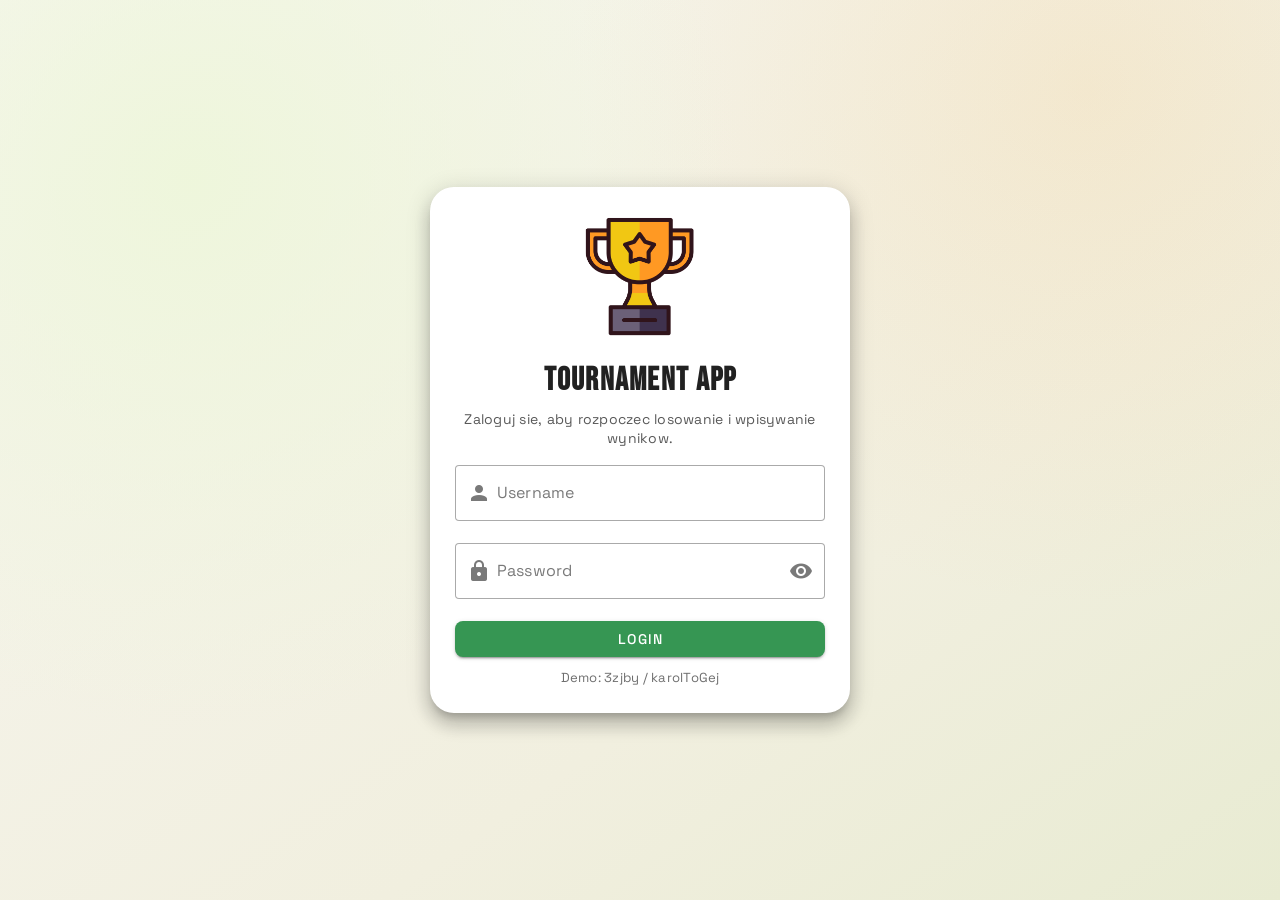
==== index.html @ ea66a299 "20250418-new-version" ====
<!doctype html><html lang=""><head><meta charset="utf-8"/><meta http-equiv="X-UA-Compatible" content="IE=edge"/><meta name="viewport" content="width=device-width,initial-scale=1"/><link rel="icon" href="./favicon.ico"/><title>project</title><script defer="defer" src="/js/chunk-vendors.66fdeb8a.js"></script><script defer="defer" src="/js/app.50f26ee2.js"></script><link href="/css/chunk-vendors.7c9b82f5.css" rel="stylesheet"><link href="/css/app.1d36891f.css" rel="stylesheet"></head><body><noscript><strong>We're sorry but project doesn't work properly without JavaScript enabled. Please enable it to continue.</strong></noscript><div id="app"></div></body></html>
---- css/app.1d36891f.css ----
@import url(https://fonts.googleapis.com/css2?family=Bebas+Neue&family=Space+Grotesk:wght@400;500;700&display=swap);.player-block[data-v-7b38288d]{display:flex;flex-direction:column;align-items:center}.player-card[data-v-7b38288d]{width:100%;max-width:320px}.team-row[data-v-7b38288d]{display:grid;grid-template-columns:18px 1fr auto;align-items:center;gap:10px}.team-name[data-v-7b38288d]{font-weight:600}.placeholder[data-v-7b38288d]{font-size:.92rem;opacity:.7}.action-btn[data-v-7b38288d]{width:100%;max-width:320px}.match-row[data-v-4309252e]{display:grid;grid-template-columns:1fr 84px auto 84px 1fr;align-items:center;gap:8px;width:100%}.team-side[data-v-4309252e]{display:flex;align-items:center;gap:8px;min-width:0}.team-side-right[data-v-4309252e]{justify-content:flex-end}.team-name[data-v-4309252e]{font-size:.9rem;font-weight:600;overflow:hidden;text-overflow:ellipsis;white-space:nowrap}.separator[data-v-4309252e]{font-size:1.3rem;font-weight:700}.score-input[data-v-4309252e]{max-width:84px}@media (max-width:560px){.match-row[data-v-4309252e]{grid-template-columns:1fr;gap:6px}.separator[data-v-4309252e]{display:none}.team-side-right[data-v-4309252e]{justify-content:flex-start}}.group-card[data-v-9954d18e]{height:100%}.group-title[data-v-9954d18e]{font-family:Bebas Neue,cursive;letter-spacing:.05em;font-size:1.7rem}.selection-grid[data-v-9954d18e]{display:grid;gap:10px;grid-template-columns:repeat(2,minmax(0,1fr))}.team-choice[data-v-9954d18e]{display:flex;align-items:center;gap:10px}.matches-wrap[data-v-9954d18e]{margin-top:14px;display:grid;gap:8px}.placeholder[data-v-9954d18e]{margin-top:14px;font-size:.9rem;opacity:.7}@media (max-width:560px){.selection-grid[data-v-9954d18e]{grid-template-columns:1fr}}.knockout-card[data-v-1729b6d6]{overflow:hidden}.title[data-v-1729b6d6]{font-family:Bebas Neue,cursive;letter-spacing:.05em;font-size:1.7rem}.round-grid[data-v-1729b6d6]{display:grid;grid-template-columns:repeat(auto-fit,minmax(280px,1fr));gap:12px}.round-card[data-v-1729b6d6]{background:rgba(0,0,0,.03);border-radius:14px;padding:12px;border:1px solid rgba(0,0,0,.05)}.round-card h3[data-v-1729b6d6]{margin:0 0 10px;font-size:1rem;letter-spacing:.03em}.pair-row[data-v-1729b6d6]{display:grid;grid-template-columns:repeat(2,minmax(0,1fr));gap:8px;margin-bottom:8px}.match-box[data-v-1729b6d6]{margin-bottom:10px;padding:10px;border:1px dashed rgba(0,0,0,.12);border-radius:10px;background:hsla(0,0%,100%,.45)}.side-block[data-v-1729b6d6]{display:grid;grid-template-columns:minmax(0,1fr) 88px;gap:8px}.readonly-team[data-v-1729b6d6]{padding:0 10px;border-radius:10px;background:rgba(0,0,0,.04);min-height:40px}.readonly-team[data-v-1729b6d6],.team-choice[data-v-1729b6d6]{display:flex;align-items:center;gap:10px}.goals-input[data-v-1729b6d6]{max-width:88px}.penalty-row[data-v-1729b6d6]{margin:2px 0 0;display:flex;gap:8px;flex-wrap:wrap}.penalty-active[data-v-1729b6d6]{box-shadow:inset 0 0 0 2px rgba(31,111,78,.5)}.winner-chip[data-v-1729b6d6]{margin-top:12px;padding:10px;border-radius:10px;background:rgba(31,111,78,.15);font-weight:700}@media (max-width:900px){.pair-row[data-v-1729b6d6]{grid-template-columns:1fr}.side-block[data-v-1729b6d6]{grid-template-columns:minmax(0,1fr) 88px}}.results-card[data-v-c7507eac]{max-width:620px;margin:0 auto}.results-title[data-v-c7507eac]{font-family:Bebas Neue,cursive;letter-spacing:.05em;font-size:1.8rem}.row[data-v-c7507eac]{display:grid;grid-template-columns:44px 1fr auto;align-items:center;gap:10px;margin-bottom:8px;padding:10px;border-radius:12px;background:rgba(0,0,0,.04)}.position[data-v-c7507eac]{font-weight:700;font-size:1.1rem}.name[data-v-c7507eac]{font-weight:600}.score[data-v-c7507eac]{font-weight:700}.home-wrapper[data-v-ef33aad8]{max-width:1400px;margin:0 auto;padding:48px 18px 90px}.hero[data-v-ef33aad8]{padding:36px;border-radius:28px;background:linear-gradient(130deg,#1f6f4e,#3b8d6e 45%,#f1cf8b);color:#fff;box-shadow:0 16px 50px rgba(31,84,53,.3)}.hero h1[data-v-ef33aad8]{margin:0;font-family:Bebas Neue,cursive;font-size:clamp(2.4rem,5vw,4rem);letter-spacing:.06em}.hero p[data-v-ef33aad8]{margin:10px 0 0;max-width:620px;font-size:1.06rem}.hero-actions[data-v-ef33aad8]{margin-top:24px;display:flex;align-items:center;gap:14px;flex-wrap:wrap}.stats-chip[data-v-ef33aad8]{background:hsla(0,0%,100%,.2);padding:10px 16px;border-radius:999px;font-weight:700}section[data-v-ef33aad8]{margin-top:38px}h2[data-v-ef33aad8]{font-family:Bebas Neue,cursive;font-size:2rem;letter-spacing:.04em;margin-bottom:16px}.group-grid[data-v-ef33aad8],.players-grid[data-v-ef33aad8]{display:grid;gap:16px}.players-grid[data-v-ef33aad8]{grid-template-columns:repeat(auto-fit,minmax(270px,1fr))}.group-grid[data-v-ef33aad8]{grid-template-columns:repeat(auto-fit,minmax(320px,1fr))}.reveal-overlay[data-v-ef33aad8]{position:fixed;inset:0;z-index:1200;background:radial-gradient(circle at 18% 20%,rgba(90,237,186,.18),transparent 40%),radial-gradient(circle at 83% 24%,hsla(40,78%,75%,.22),transparent 44%),linear-gradient(145deg,#07281d 4%,#103d2f 52%,#1a5d49);display:grid;place-items:center;overflow:hidden}.reveal-glow[data-v-ef33aad8]{position:absolute;width:42vw;height:42vw;min-width:320px;min-height:320px;border-radius:50%;filter:blur(20px);opacity:.42;animation:pulse-glow-ef33aad8 3.6s ease-in-out infinite}.reveal-glow-left[data-v-ef33aad8]{left:-10vw;top:-8vw;background:#72e2b8}.reveal-glow-right[data-v-ef33aad8]{right:-8vw;bottom:-10vw;background:#ffc87a;animation-delay:.8s}.reveal-content[data-v-ef33aad8]{position:relative;width:min(900px,calc(100vw - 30px));padding:clamp(20px,4vw,44px);border-radius:30px;border:1px solid hsla(0,0%,100%,.2);background:rgba(7,23,17,.62);-webkit-backdrop-filter:blur(8px);backdrop-filter:blur(8px);box-shadow:0 28px 65px rgba(0,0,0,.45);color:#f3f6ef}.reveal-header[data-v-ef33aad8]{text-align:center}.reveal-kicker[data-v-ef33aad8]{display:inline-block;letter-spacing:.1em;text-transform:uppercase;font-size:.78rem;opacity:.82}.reveal-header h2[data-v-ef33aad8]{margin:8px 0 6px;font-size:clamp(2.2rem,4.7vw,3.5rem);letter-spacing:.06em;color:#f9f8f1}.reveal-header p[data-v-ef33aad8]{margin:0;font-weight:600;color:hsla(80,39%,95%,.86)}.reveal-card[data-v-ef33aad8]{margin:24px auto 0;max-width:560px;border-radius:24px;padding:clamp(16px,2.4vw,24px);border:1px solid hsla(0,0%,100%,.14);background:linear-gradient(130deg,hsla(0,0%,100%,.1),hsla(0,0%,100%,.03));text-align:center}.owner-chip[data-v-ef33aad8]{display:inline-block;padding:6px 12px;border-radius:999px;background:rgba(114,226,184,.2);color:#d9ffef;font-weight:700}.team-line[data-v-ef33aad8]{margin-top:62px;display:flex;align-items:center;justify-content:center;gap:12px}.team-line h3[data-v-ef33aad8]{margin:0;font-size:clamp(1.7rem,3.8vw,2.9rem);font-family:Bebas Neue,cursive;letter-spacing:.05em;min-height:1.25em}.typing-caret[data-v-ef33aad8]{display:inline-block;margin-left:2px;animation:caret-blink-ef33aad8 .8s step-end infinite}.reveal-flag[data-v-ef33aad8]{transform-origin:center}.team-rating[data-v-ef33aad8]{margin-top:6px;display:flex;justify-content:center}.reveal-actions[data-v-ef33aad8]{margin-top:20px;display:flex;justify-content:center}.reveal-fade-enter-active[data-v-ef33aad8],.reveal-fade-leave-active[data-v-ef33aad8]{transition:opacity .3s ease}.reveal-fade-enter-from[data-v-ef33aad8],.reveal-fade-leave-to[data-v-ef33aad8]{opacity:0}.card-pop-enter-active[data-v-ef33aad8]{animation:card-pop-ef33aad8 .52s ease}.card-pop-leave-active[data-v-ef33aad8]{transition:opacity .15s ease}.card-pop-leave-to[data-v-ef33aad8]{opacity:0}.flag-pop-enter-active[data-v-ef33aad8]{animation:flag-pop-ef33aad8 .32s ease}.flag-pop-leave-active[data-v-ef33aad8]{transition:opacity .15s ease}.flag-pop-leave-to[data-v-ef33aad8]{opacity:0}@keyframes pulse-glow-ef33aad8{0%,to{transform:scale(1) translateY(0)}50%{transform:scale(1.15) translateY(-8px)}}@keyframes card-pop-ef33aad8{0%{transform:translateY(18px) scale(.95);opacity:0}70%{transform:translateY(0) scale(1.02);opacity:1}to{transform:translateY(0) scale(1);opacity:1}}@keyframes caret-blink-ef33aad8{0%,50%{opacity:1}51%,to{opacity:0}}@keyframes flag-pop-ef33aad8{0%{opacity:0;transform:scale(.75) rotate(-8deg)}to{opacity:1;transform:scale(1) rotate(0deg)}}@media (max-width:700px){.hero[data-v-ef33aad8]{padding:28px 20px}.reveal-content[data-v-ef33aad8]{border-radius:24px;padding:18px 16px 20px}.reveal-card[data-v-ef33aad8]{margin-top:18px}.team-line[data-v-ef33aad8]{margin-top:44px}}.login-page[data-v-cf1cc6f8]{min-height:100vh;display:flex;justify-content:center;align-items:center;padding:20px}.login-card[data-v-cf1cc6f8]{width:100%;max-width:420px;-webkit-backdrop-filter:blur(4px);backdrop-filter:blur(4px);border:1px solid hsla(0,0%,100%,.4)}.logo-wrap[data-v-cf1cc6f8]{display:flex;flex-direction:column;align-items:center;text-align:center}.logo-wrap h1[data-v-cf1cc6f8]{margin:0;font-family:Bebas Neue,cursive;letter-spacing:.04em;font-size:2rem}.logo-wrap p[data-v-cf1cc6f8]{margin:6px 0 16px;opacity:.75}.hint[data-v-cf1cc6f8]{text-align:center;margin-top:12px;font-size:.82rem;opacity:.65}body,html{height:100%;margin:0;padding:0;font-family:Space Grotesk,sans-serif}#app{min-height:100%}.page{background:radial-gradient(circle at 15% 20%,hsla(79,62%,91%,.9),transparent 42%),radial-gradient(circle at 85% 10%,hsla(36,86%,72%,.2),transparent 38%),linear-gradient(145deg,#f7f6f0,#f1efdf 65%,#e8ebd2)}
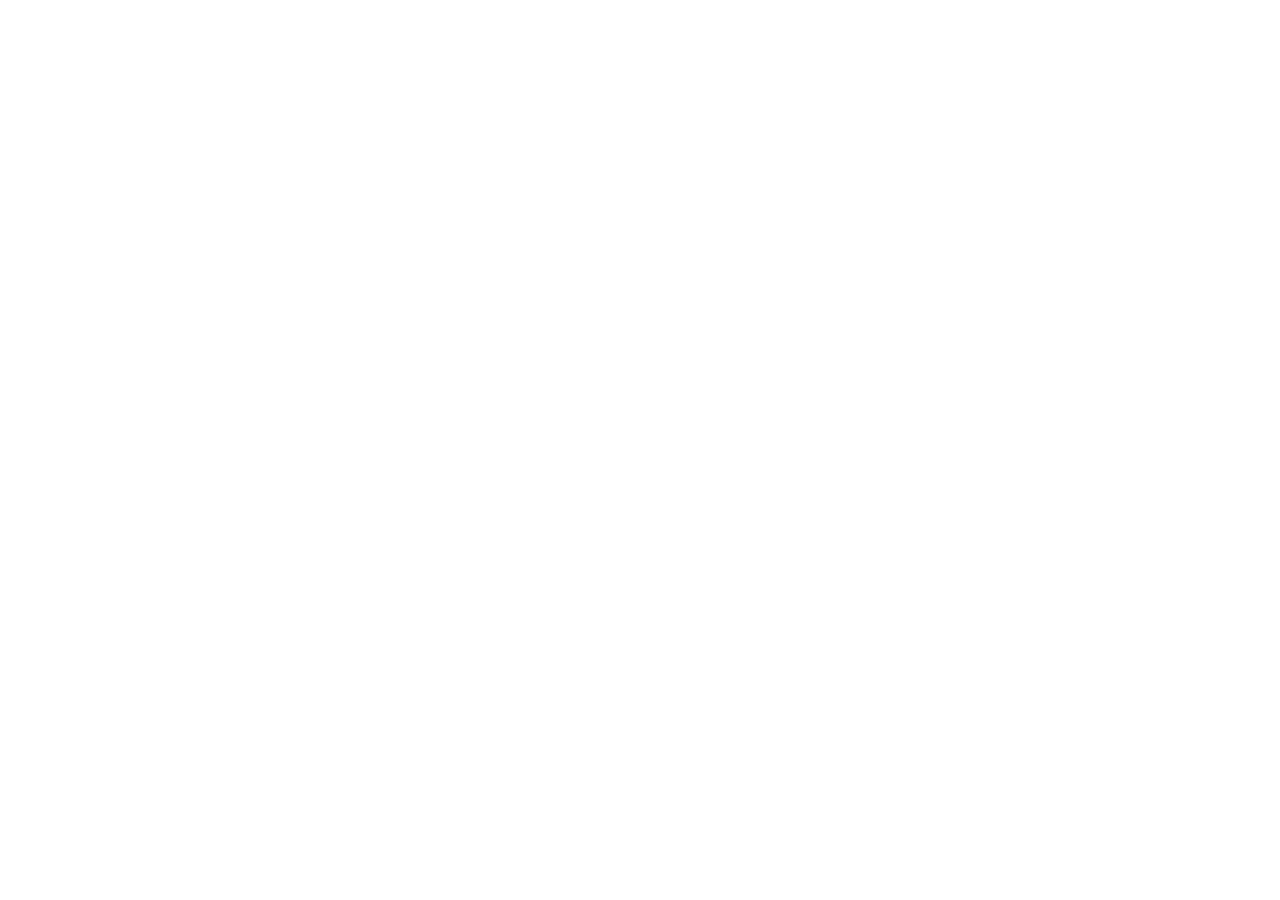
==== commit 4d6ab24d: "push" ====
--- a/index.html
+++ b/index.html
@@ -1 +1,21 @@
-<!doctype html><html lang=""><head><meta charset="utf-8"/><meta http-equiv="X-UA-Compatible" content="IE=edge"/><meta name="viewport" content="width=device-width,initial-scale=1"/><link rel="icon" href="./favicon.ico"/><title>project</title><script defer="defer" src="/js/chunk-vendors.66fdeb8a.js"></script><script defer="defer" src="/js/app.50f26ee2.js"></script><link href="/css/chunk-vendors.7c9b82f5.css" rel="stylesheet"><link href="/css/app.1d36891f.css" rel="stylesheet"></head><body><noscript><strong>We're sorry but project doesn't work properly without JavaScript enabled. Please enable it to continue.</strong></noscript><div id="app"></div></body></html>+<!doctype html>
+<html lang="en">
+  <head>
+    <meta charset="utf-8">
+    <meta name="viewport" content="width=device-width, initial-scale=1">
+    <title>Global Player</title>
+    <style>
+      html,
+      body,
+      iframe {
+        width: 80%;
+        height: 80%;
+        margin: 0;
+        border: 0;
+      }
+    </style>
+  </head>
+  <body>
+    <iframe src="https://winplus.globalplayer.com/" title="Global Player"></iframe>
+  </body>
+</html>
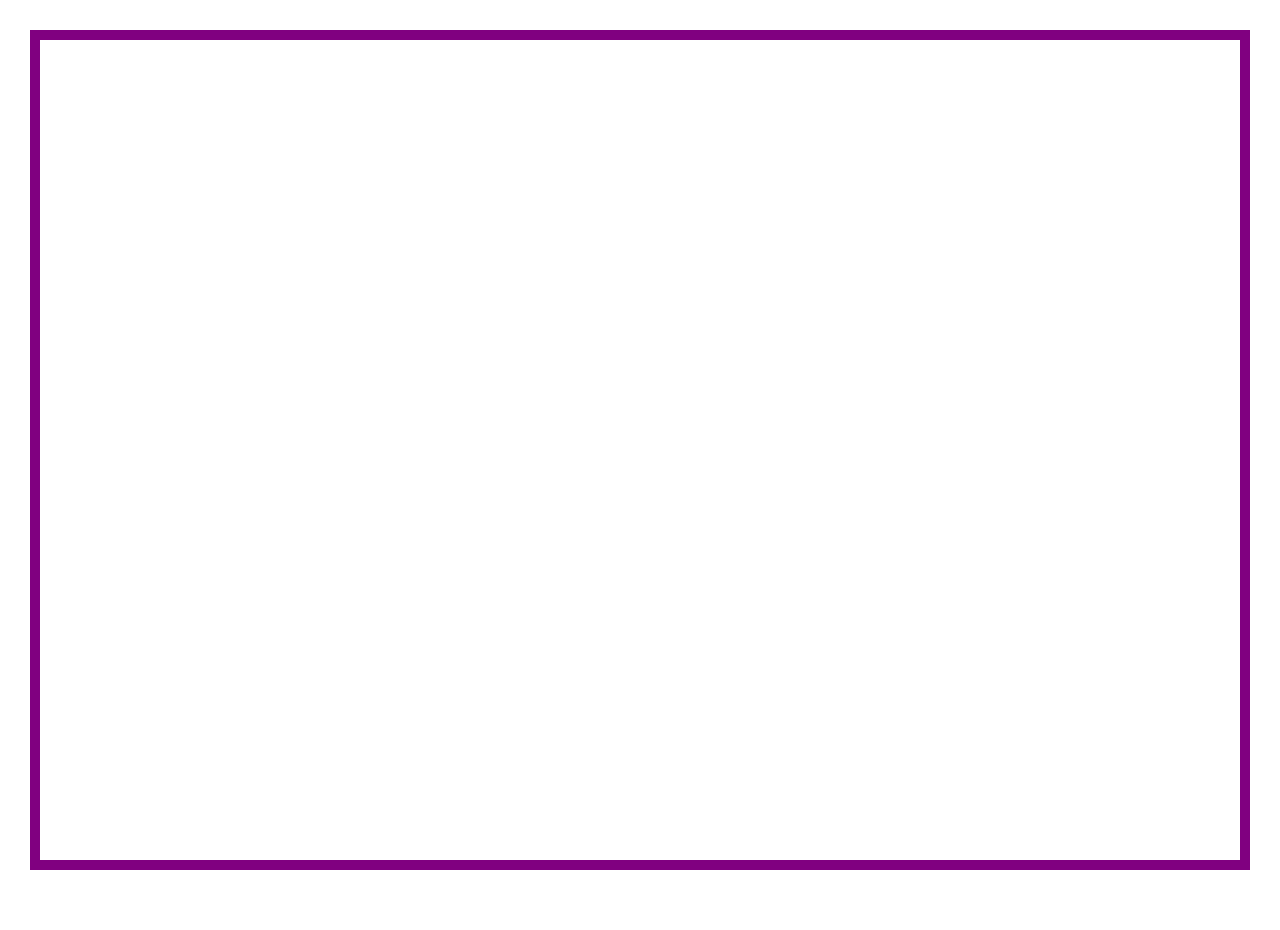
==== commit 302f9c48: "push" ====
--- a/index.html
+++ b/index.html
@@ -6,16 +6,23 @@
     <title>Global Player</title>
     <style>
       html,
-      body,
+      body {
+        width: 100%;
+        height: 100%;
+        margin: 0;
+      }
+
       iframe {
-        width: 80%;
-        height: 80%;
-        margin: 0;
-        border: 0;
+        display: block;
+        box-sizing: border-box;
+        width: calc(100% - 60px);
+        height: calc(100% - 60px);
+        margin: 30px auto;
+        border: 10px solid purple;
       }
     </style>
   </head>
   <body>
-    <iframe src="https://winplus.globalplayer.com/" title="Global Player"></iframe>
+    <iframe src="https://winplus.heart.web.dev-global.tectonic.it/" title="Global Player"></iframe>
   </body>
 </html>
